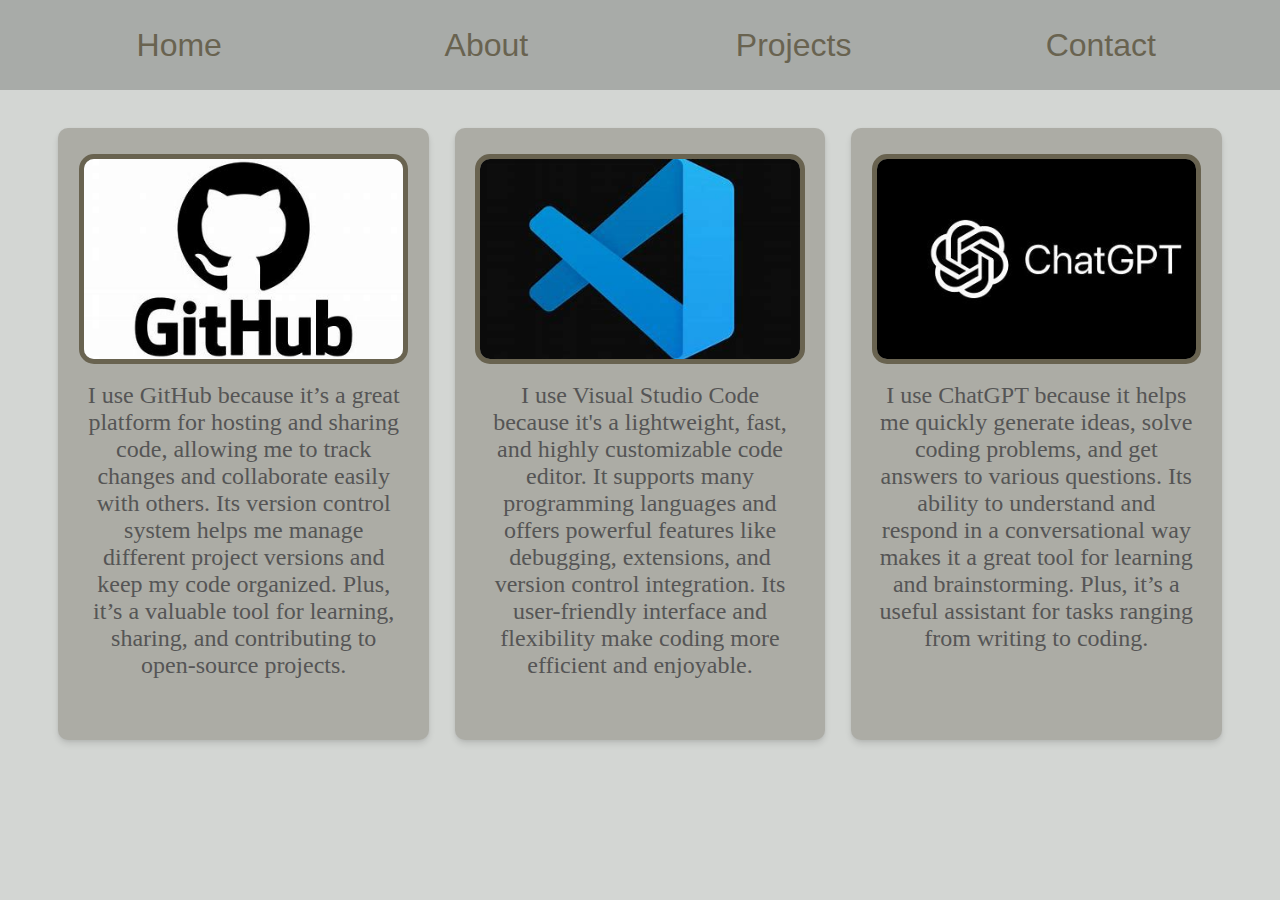
==== index.html @ 79704e5e "Redo" ====
<!DOCTYPE html>
<html lang="en">
<head>
    <meta charset="UTF-8">
    <meta name="viewport" content="width=device-width, initial-scale=1.0">
    <meta http-equiv="X-UA-Compatible" content="ie=edge">
    <title>Home</title>
    <link rel="stylesheet" href="styles.css">
</head>
<body>
    <header>
        <div class="right-links">
            <a href="#">Home</a>
            <a href="#">About</a>
            <a href="#">Projects</a>
            <a href="#">Contact</a>
        </div>
    </header>
    <main>
        <div class="card">
            <img src="github.jpg" alt="Github Image" />
            <p>I use GitHub because it’s a great platform for hosting and sharing code, allowing me to track changes and collaborate easily with others. Its version control system helps me manage different project versions and keep my code organized. Plus, it’s a valuable tool for learning, sharing, and contributing to open-source projects.</p>
        </div>
        <div class="card">
            <img src="vscode.jpg" alt="VS Code Image" />
            <p>I use Visual Studio Code because it's a lightweight, fast, and highly customizable code editor. It supports many programming languages and offers powerful features like debugging, extensions, and version control integration. Its user-friendly interface and flexibility make coding more efficient and enjoyable.</p>
        </div>
        <div class="card">
            <img src="chatgpt.jpg" alt="ChatGPT Image" />
            <p>I use ChatGPT because it helps me quickly generate ideas, solve coding problems, and get answers to various questions. Its ability to understand and respond in a conversational way makes it a great tool for learning and brainstorming. Plus, it’s a useful assistant for tasks ranging from writing to coding.</p>
        </div>
    </main>
    <script src="script.js"></script>
</body>
</html>
---- styles.css ----
:root {
    --background-color: rgba(211,214,211,255);
    --text-color: rgba(105,99,80,255);
}

body {
    background-color: var(--background-color);
    height: 100%;
    width: 100%;
    padding: 0;
    margin: 0;
    display: flex;
    flex-direction: column;
}

header {
    display: flex;
    flex-direction: row;
    color: var(--text-color);
    align-items: center;
    height: 10vh;
    margin: 0;
    justify-content: flex-end;
    padding-left: 2vw;
    padding-right: 2vw;
    background-color: rgba(0, 0, 0, 0.2);
}

.right-links {
    display: flex;
    justify-content: space-between;  
    width: 100%; 
}

header a {
    font-size: 2rem;
    color: inherit;
    text-decoration: none;
    font-family: 'Montserrat', sans-serif;
    margin: 0 1vw; 
    flex: 1; 
    text-align: center;
}

main {
    display: flex;
    flex-wrap: wrap;
    justify-content: center;
    align-items: flex-start;
    width: 100vw;
    padding: 2vw;
    box-sizing: border-box;
}

.card {
    background-color: rgba(172,172,165,255);
    border-radius: 10px;
    box-shadow: 0 4px 6px rgba(0, 0, 0, 0.1),
                0 1px 3px rgba(0, 0, 0, 0.06);
    padding: 2vw;
    text-align: center;
    transition: box-shadow 0.3s ease, transform 0.3s ease;
    width: 26%;
    margin: 1vw;
    min-width: 250px;
    display: flex;
    flex-direction: column;
    justify-content: space-between;
    align-items: center;
    height: 560px; 
}

.card img {
    width: 100%;
    height: 200px; 
    object-fit: cover; 
    border-radius: 15px;
    border: 5px solid var(--text-color);
}

.card p {
    margin-top: 2vh;
    color: #555;
    font-size: 1.5rem;
    flex-grow: 1;
}

.card button {
    padding: 10px 20px;
    border: none;
    border-radius: 5px;
    background-color: #007BFF;
    color: white;
    font-size: 1rem;
    cursor: pointer;
    transition: background-color 0.3s ease;
}

.card button:hover {
    background-color: #0056b3;
}

.card:hover {
    box-shadow: 0 10px 15px rgba(0, 0, 0, 0.4),
                0 4px 6px rgba(0, 0, 0, 0.1);
    transform: translateY(-5px);
}
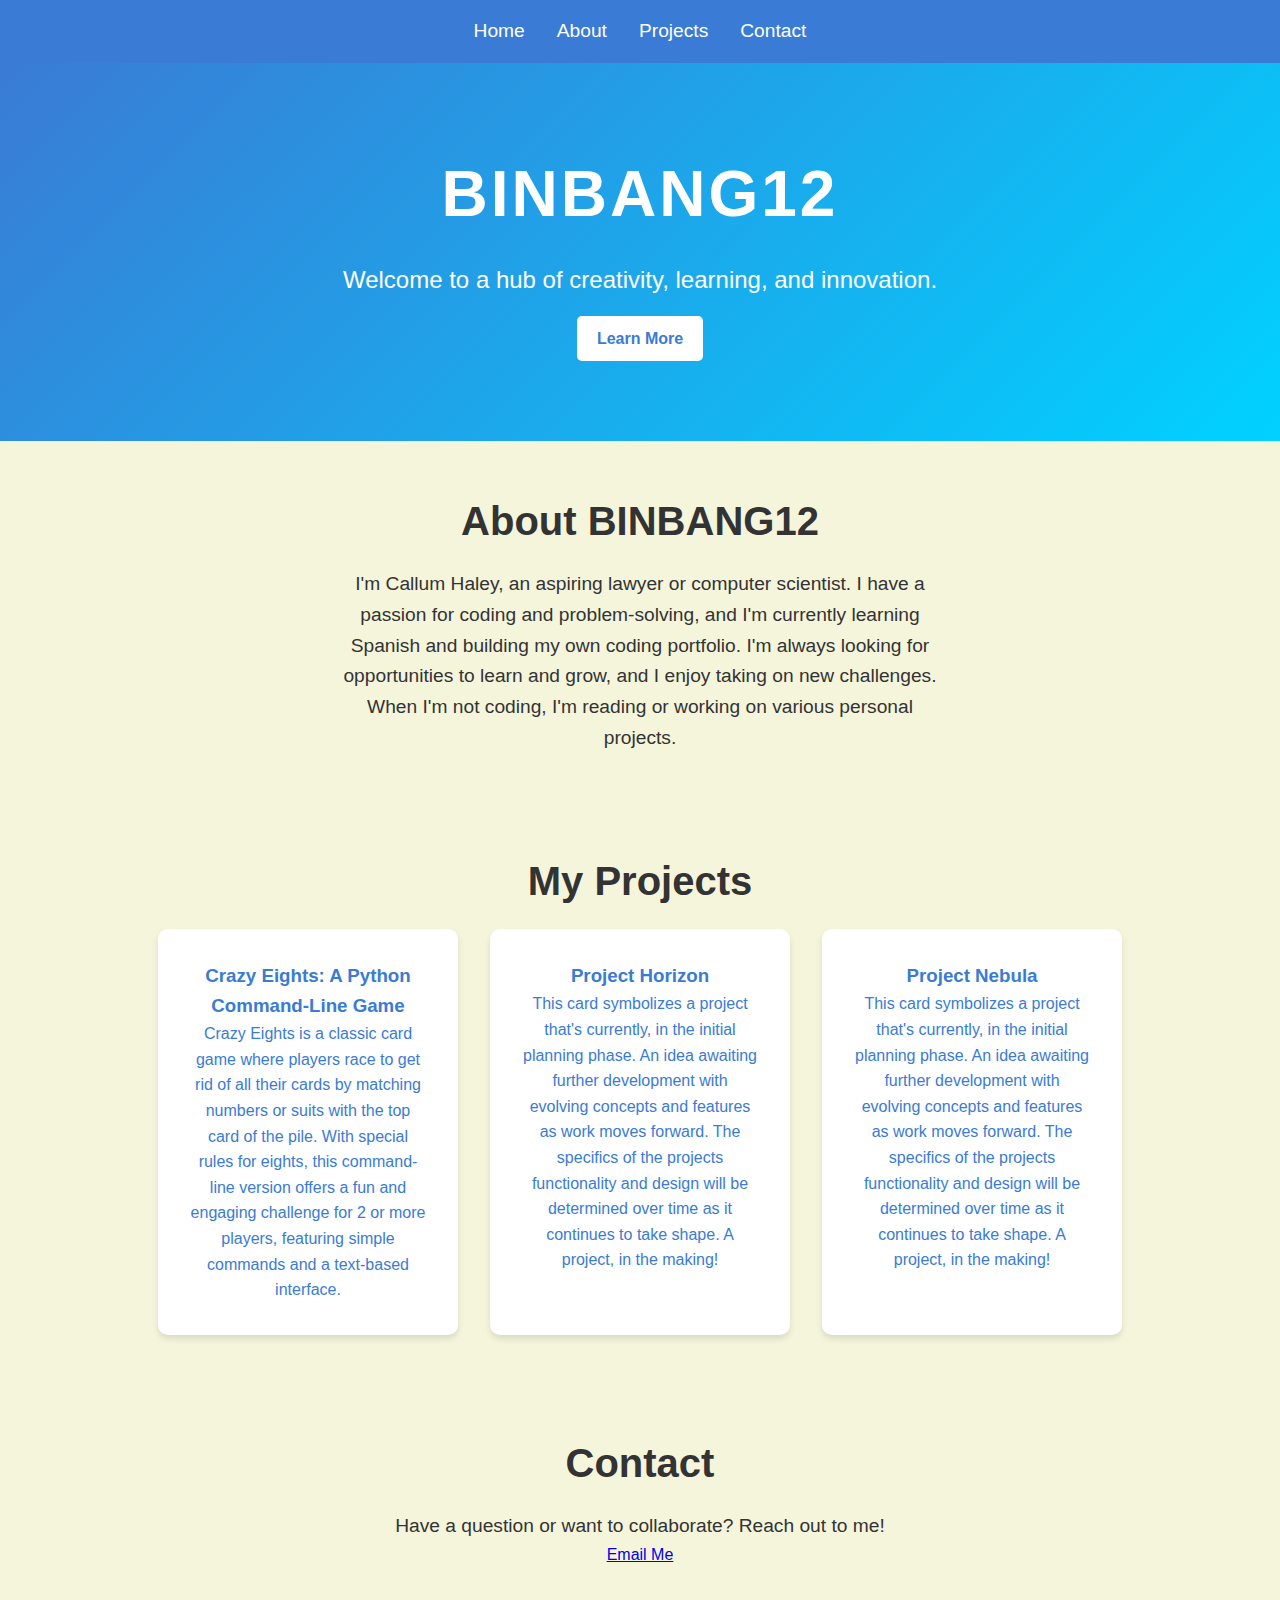
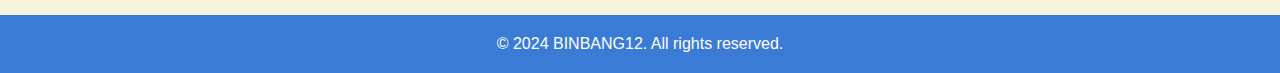
==== commit 1c693b85: "Final Look" ====
--- a/index.html
+++ b/index.html
@@ -4,32 +4,57 @@
     <meta charset="UTF-8">
     <meta name="viewport" content="width=device-width, initial-scale=1.0">
     <meta http-equiv="X-UA-Compatible" content="ie=edge">
-    <title>Home</title>
+    <title>BINBANG12</title>
     <link rel="stylesheet" href="styles.css">
 </head>
 <body>
     <header>
-        <div class="right-links">
-            <a href="#">Home</a>
-            <a href="#">About</a>
-            <a href="#">Projects</a>
-            <a href="#">Contact</a>
-        </div>
+        <nav>
+            <ul>
+                <li><a href="#">Home</a></li>
+                <li><a href="#about">About</a></li>
+                <li><a href="#projects">Projects</a></li>
+                <li><a href="#contact">Contact</a></li>
+            </ul>
+        </nav>
     </header>
     <main>
-        <div class="card">
-            <img src="github.jpg" alt="Github Image" />
-            <p>I use GitHub because it’s a great platform for hosting and sharing code, allowing me to track changes and collaborate easily with others. Its version control system helps me manage different project versions and keep my code organized. Plus, it’s a valuable tool for learning, sharing, and contributing to open-source projects.</p>
-        </div>
-        <div class="card">
-            <img src="vscode.jpg" alt="VS Code Image" />
-            <p>I use Visual Studio Code because it's a lightweight, fast, and highly customizable code editor. It supports many programming languages and offers powerful features like debugging, extensions, and version control integration. Its user-friendly interface and flexibility make coding more efficient and enjoyable.</p>
-        </div>
-        <div class="card">
-            <img src="chatgpt.jpg" alt="ChatGPT Image" />
-            <p>I use ChatGPT because it helps me quickly generate ideas, solve coding problems, and get answers to various questions. Its ability to understand and respond in a conversational way makes it a great tool for learning and brainstorming. Plus, it’s a useful assistant for tasks ranging from writing to coding.</p>
-        </div>
+        <section id="hero">
+            <h1>BINBANG12</h1>
+            <p>Welcome to a hub of creativity, learning, and innovation.</p>
+            <a href="#about" class="btn">Learn More</a>
+        </section>
+        <section id="about">
+            <h2>About BINBANG12</h2>
+            <p>I'm Callum Haley, an aspiring lawyer or computer scientist. I have a passion for coding and problem-solving, and I'm currently learning Spanish and building my own coding portfolio. I'm always looking for opportunities to learn and grow, and I enjoy taking on new challenges. When I'm not coding, I'm reading or working on various personal projects.</p>
+        </section>
+        <section id="projects">
+            <h2>My Projects</h2>
+            <div class="cards">
+                <a href="https://github.com/binbang12/crazy-eights">
+                    <div class="card">
+                        <h3>Crazy Eights: A Python Command-Line Game</h3>
+                        <p>Crazy Eights is a classic card game where players race to get rid of all their cards by matching numbers or suits with the top card of the pile. With special rules for eights, this command-line version offers a fun and engaging challenge for 2 or more players, featuring simple commands and a text-based interface.</p>
+                    </div>
+                </a>
+                <div class="card">
+                    <h3>Project Horizon</h3>
+                    <p>This card symbolizes a project that's currently, in the initial planning phase. An idea awaiting further development with evolving concepts and features as work moves forward. The specifics of the projects functionality and design will be determined over time as it continues to take shape. A project, in the making! </p>
+                </div>
+                <div class="card">
+                    <h3>Project Nebula</h3>
+                    <p>This card symbolizes a project that's currently, in the initial planning phase. An idea awaiting further development with evolving concepts and features as work moves forward. The specifics of the projects functionality and design will be determined over time as it continues to take shape. A project, in the making! </p>
+                </div>
+            </div>
+        </section>
+        <section id="contact">
+            <h2>Contact</h2>
+            <p>Have a question or want to collaborate? Reach out to me!</p>
+            <a href="mailto:callumhaley@gmail.com" class="btn">Email Me</a>
+        </section>
     </main>
-    <script src="script.js"></script>
+    <footer>
+        <p>&copy; 2024 BINBANG12. All rights reserved.</p>
+    </footer>
 </body>
 </html>--- a/styles.css
+++ b/styles.css
@@ -1,107 +1,138 @@
-:root {
-    --background-color: rgba(211,214,211,255);
-    --text-color: rgba(105,99,80,255);
+* {
+    margin: 0;
+    padding: 0;
+    box-sizing: border-box;
 }
 
-body {
-    background-color: var(--background-color);
-    height: 100%;
-    width: 100%;
-    padding: 0;
-    margin: 0;
-    display: flex;
-    flex-direction: column;
+/* Root Variables */
+:root {
+    --primary-color: rgba(58, 123, 213, 1);
+    --secondary-color: rgba(0, 210, 255, 1);
+    --text-color: white;
+    --second-text-color: #333;
+    --background-color: #f5f5dc;
 }
 
-header {
-    display: flex;
-    flex-direction: row;
+/* General Body Styles */
+body {
+    font-family: 'Montserrat', sans-serif;
     color: var(--text-color);
-    align-items: center;
-    height: 10vh;
-    margin: 0;
-    justify-content: flex-end;
-    padding-left: 2vw;
-    padding-right: 2vw;
-    background-color: rgba(0, 0, 0, 0.2);
+    background: var(--background-color);
+    line-height: 1.6;
 }
 
-.right-links {
-    display: flex;
-    justify-content: space-between;  
-    width: 100%; 
+/* Header Styles */
+header {
+    background: var(--primary-color);
+    padding: 1rem 0;
+    box-shadow: 0 4px 6px rgba(0, 0, 0, 0.1);
 }
 
-header a {
-    font-size: 2rem;
-    color: inherit;
-    text-decoration: none;
-    font-family: 'Montserrat', sans-serif;
-    margin: 0 1vw; 
-    flex: 1; 
-    text-align: center;
+header nav ul {
+    display: flex;
+    justify-content: center;
+    list-style: none;
 }
 
-main {
+header nav ul li {
+    margin: 0 1rem;
+}
+
+header nav ul li a {
+    text-decoration: none;
+    color: var(--text-color);
+    font-size: 1.2rem;
+    transition: color 0.3s ease;
+}
+
+header nav ul li a:hover {
+    color: var(--secondary-color);
+}
+
+/* Hero Section */
+#hero {
+    text-align: center;
+    padding: 5rem 1rem;
+    background: linear-gradient(135deg, var(--primary-color), var(--secondary-color));
+    color: white;
+}
+
+#hero h1 {
+    font-size: 4rem;
+    letter-spacing: 3px;
+}
+
+#hero p {
+    font-size: 1.5rem;
+    margin: 1rem 0;
+}
+
+#hero .btn {
+    display: inline-block;
+    padding: 10px 20px;
+    background: white;
+    color: var(--primary-color);
+    border-radius: 5px;
+    text-decoration: none;
+    font-weight: bold;
+    transition: background 0.3s ease;
+}
+
+#hero .btn:hover {
+    background: var(--text-color);
+    color: white;
+}
+
+/* About Section */
+#about, #projects, #contact {
+    padding: 3rem 1rem;
+    text-align: center;
+    color: var(--second-text-color);
+}
+
+#about h2, #projects h2, #contact h2 {
+    font-size: 2.5rem;
+    margin-bottom: 1rem;
+}
+
+#about p, #contact p {
+    font-size: 1.2rem;
+    max-width: 600px;
+    margin: 0 auto;
+}
+
+#projects a {
+    text-decoration: none;
+    color: inherit;
+}
+
+/* Projects Section */
+.cards {
     display: flex;
     flex-wrap: wrap;
     justify-content: center;
-    align-items: flex-start;
-    width: 100vw;
-    padding: 2vw;
-    box-sizing: border-box;
+    gap: 2rem;
 }
 
 .card {
-    background-color: rgba(172,172,165,255);
+    background: white;
+    color: var(--primary-color);
     border-radius: 10px;
-    box-shadow: 0 4px 6px rgba(0, 0, 0, 0.1),
-                0 1px 3px rgba(0, 0, 0, 0.06);
-    padding: 2vw;
+    padding: 2rem;
+    width: 300px;
+    box-shadow: 0 4px 6px rgba(0, 0, 0, 0.1);
     text-align: center;
-    transition: box-shadow 0.3s ease, transform 0.3s ease;
-    width: 26%;
-    margin: 1vw;
-    min-width: 250px;
-    display: flex;
-    flex-direction: column;
-    justify-content: space-between;
-    align-items: center;
-    height: 560px; 
-}
-
-.card img {
-    width: 100%;
-    height: 200px; 
-    object-fit: cover; 
-    border-radius: 15px;
-    border: 5px solid var(--text-color);
-}
-
-.card p {
-    margin-top: 2vh;
-    color: #555;
-    font-size: 1.5rem;
-    flex-grow: 1;
-}
-
-.card button {
-    padding: 10px 20px;
-    border: none;
-    border-radius: 5px;
-    background-color: #007BFF;
-    color: white;
-    font-size: 1rem;
-    cursor: pointer;
-    transition: background-color 0.3s ease;
-}
-
-.card button:hover {
-    background-color: #0056b3;
+    transition: transform 0.3s ease;
 }
 
 .card:hover {
-    box-shadow: 0 10px 15px rgba(0, 0, 0, 0.4),
-                0 4px 6px rgba(0, 0, 0, 0.1);
-    transform: translateY(-5px);
+    transform: scale(1.05);
+}
+
+/* Footer */
+footer {
+    text-align: center;
+    background: var(--primary-color);
+    color: white;
+    padding: 1rem;
 }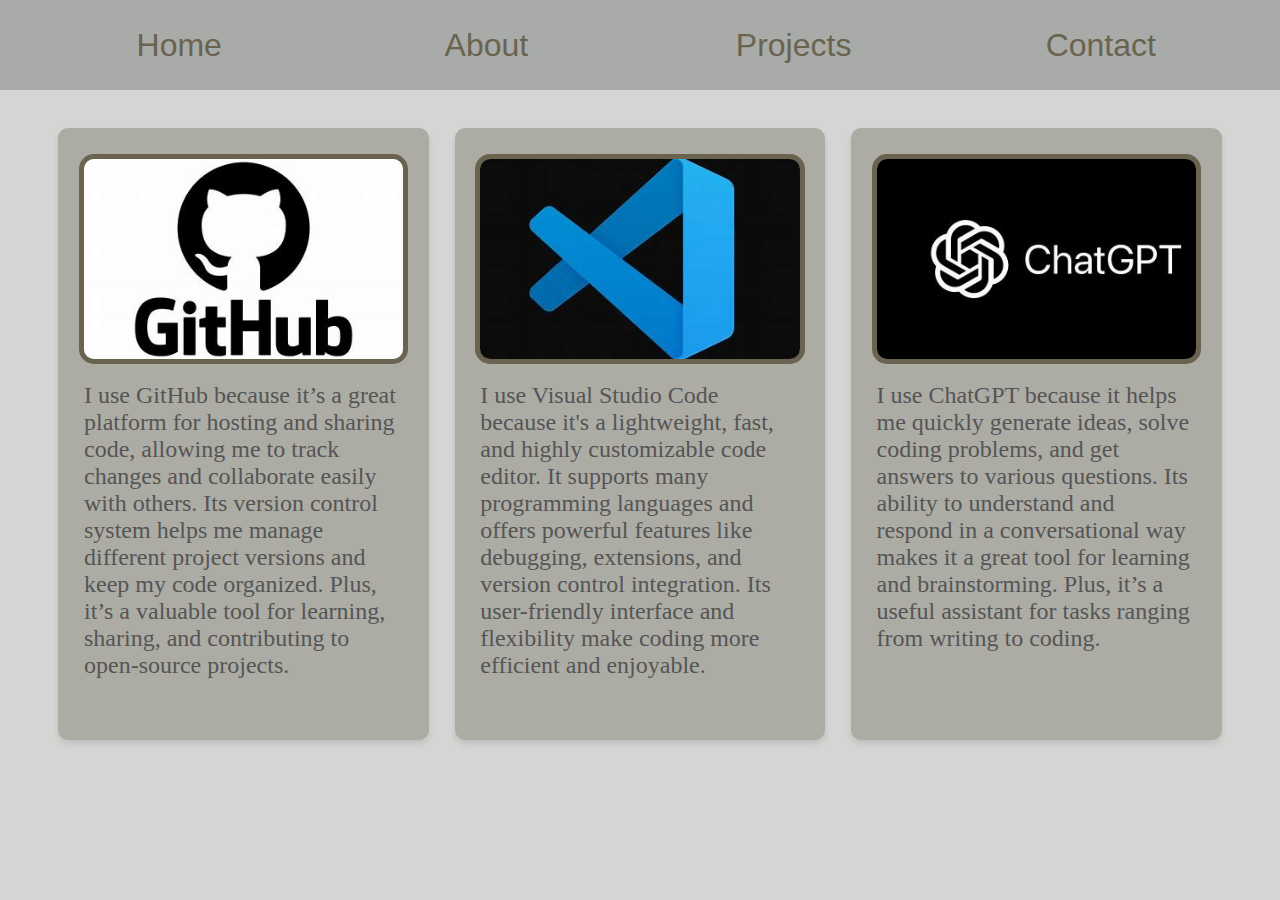
==== commit 2f972895: "Revert "Final Look"" ====
--- a/index.html
+++ b/index.html
@@ -4,57 +4,32 @@
     <meta charset="UTF-8">
     <meta name="viewport" content="width=device-width, initial-scale=1.0">
     <meta http-equiv="X-UA-Compatible" content="ie=edge">
-    <title>BINBANG12</title>
+    <title>Home</title>
     <link rel="stylesheet" href="styles.css">
 </head>
 <body>
     <header>
-        <nav>
-            <ul>
-                <li><a href="#">Home</a></li>
-                <li><a href="#about">About</a></li>
-                <li><a href="#projects">Projects</a></li>
-                <li><a href="#contact">Contact</a></li>
-            </ul>
-        </nav>
+        <div class="right-links">
+            <a href="#">Home</a>
+            <a href="#">About</a>
+            <a href="#">Projects</a>
+            <a href="#">Contact</a>
+        </div>
     </header>
     <main>
-        <section id="hero">
-            <h1>BINBANG12</h1>
-            <p>Welcome to a hub of creativity, learning, and innovation.</p>
-            <a href="#about" class="btn">Learn More</a>
-        </section>
-        <section id="about">
-            <h2>About BINBANG12</h2>
-            <p>I'm Callum Haley, an aspiring lawyer or computer scientist. I have a passion for coding and problem-solving, and I'm currently learning Spanish and building my own coding portfolio. I'm always looking for opportunities to learn and grow, and I enjoy taking on new challenges. When I'm not coding, I'm reading or working on various personal projects.</p>
-        </section>
-        <section id="projects">
-            <h2>My Projects</h2>
-            <div class="cards">
-                <a href="https://github.com/binbang12/crazy-eights">
-                    <div class="card">
-                        <h3>Crazy Eights: A Python Command-Line Game</h3>
-                        <p>Crazy Eights is a classic card game where players race to get rid of all their cards by matching numbers or suits with the top card of the pile. With special rules for eights, this command-line version offers a fun and engaging challenge for 2 or more players, featuring simple commands and a text-based interface.</p>
-                    </div>
-                </a>
-                <div class="card">
-                    <h3>Project Horizon</h3>
-                    <p>This card symbolizes a project that's currently, in the initial planning phase. An idea awaiting further development with evolving concepts and features as work moves forward. The specifics of the projects functionality and design will be determined over time as it continues to take shape. A project, in the making! </p>
-                </div>
-                <div class="card">
-                    <h3>Project Nebula</h3>
-                    <p>This card symbolizes a project that's currently, in the initial planning phase. An idea awaiting further development with evolving concepts and features as work moves forward. The specifics of the projects functionality and design will be determined over time as it continues to take shape. A project, in the making! </p>
-                </div>
-            </div>
-        </section>
-        <section id="contact">
-            <h2>Contact</h2>
-            <p>Have a question or want to collaborate? Reach out to me!</p>
-            <a href="mailto:callumhaley@gmail.com" class="btn">Email Me</a>
-        </section>
+        <div class="card">
+            <img src="github.jpg" alt="Github Image" />
+            <p>I use GitHub because it’s a great platform for hosting and sharing code, allowing me to track changes and collaborate easily with others. Its version control system helps me manage different project versions and keep my code organized. Plus, it’s a valuable tool for learning, sharing, and contributing to open-source projects.</p>
+        </div>
+        <div class="card">
+            <img src="vscode.jpg" alt="VS Code Image" />
+            <p>I use Visual Studio Code because it's a lightweight, fast, and highly customizable code editor. It supports many programming languages and offers powerful features like debugging, extensions, and version control integration. Its user-friendly interface and flexibility make coding more efficient and enjoyable.</p>
+        </div>
+        <div class="card">
+            <img src="chatgpt.jpg" alt="ChatGPT Image" />
+            <p>I use ChatGPT because it helps me quickly generate ideas, solve coding problems, and get answers to various questions. Its ability to understand and respond in a conversational way makes it a great tool for learning and brainstorming. Plus, it’s a useful assistant for tasks ranging from writing to coding.</p>
+        </div>
     </main>
-    <footer>
-        <p>&copy; 2024 BINBANG12. All rights reserved.</p>
-    </footer>
+    <script src="script.js"></script>
 </body>
 </html>--- a/styles.css
+++ b/styles.css
@@ -1,138 +1,113 @@
-* {
+:root {
+    --background-color: rgba(211,214,211,255);
+    --text-color: rgba(105,99,80,255);
+}
+
+body {
+    background-color: var(--background-color);
+    height: 100%;
+    width: 100%;
+    padding: 0;
     margin: 0;
-    padding: 0;
+    display: flex;
+    flex-direction: column;
+}
+
+header {
+    display: flex;
+    flex-direction: row;
+    color: var(--text-color);
+    align-items: center;
+    height: 10vh;
+    margin: 0;
+    justify-content: flex-end;
+    padding-left: 2vw;
+    padding-right: 2vw;
+    background-color: rgba(0, 0, 0, 0.2);
+}
+
+.right-links {
+    display: flex;
+    justify-content: space-between;  
+    width: 100%; 
+}
+
+header a {
+    font-size: 2rem;
+    color: inherit;
+    text-decoration: none;
+    font-family: 'Montserrat', sans-serif;
+    margin: 0 1vw; 
+    flex: 1; 
+    text-align: center;
+}
+
+main {
+    display: flex;
+    flex-wrap: wrap;
+    justify-content: center;
+    align-items: flex-start;
+    width: 100vw;
+    padding: 2vw;
     box-sizing: border-box;
 }
 
-/* Root Variables */
-:root {
-    --primary-color: rgba(58, 123, 213, 1);
-    --secondary-color: rgba(0, 210, 255, 1);
-    --text-color: white;
-    --second-text-color: #333;
-    --background-color: #f5f5dc;
+.card {
+    background-color: rgba(172,172,165,255);
+    border-radius: 10px;
+<<<<<<< HEAD
+    padding: 1rem;
+    width: 300px;
+    box-shadow: 0 4px 6px rgba(0, 0, 0, 0.1);
+=======
+    box-shadow: 0 4px 6px rgba(0, 0, 0, 0.1),
+                0 1px 3px rgba(0, 0, 0, 0.06);
+    padding: 2vw;
+>>>>>>> parent of 1c693b8 (Final Look)
+    text-align: center;
+    transition: box-shadow 0.3s ease, transform 0.3s ease;
+    width: 26%;
+    margin: 1vw;
+    min-width: 250px;
+    display: flex;
+    flex-direction: column;
+    justify-content: space-between;
+    align-items: center;
+    height: 560px; 
 }
 
-/* General Body Styles */
-body {
-    font-family: 'Montserrat', sans-serif;
-    color: var(--text-color);
-    background: var(--background-color);
-    line-height: 1.6;
+.card img {
+    width: 100%;
+    height: 200px; 
+    object-fit: cover; 
+    border-radius: 15px;
+    border: 5px solid var(--text-color);
 }
 
-/* Header Styles */
-header {
-    background: var(--primary-color);
-    padding: 1rem 0;
-    box-shadow: 0 4px 6px rgba(0, 0, 0, 0.1);
+.card p {
+    margin-top: 2vh;
+    color: #555;
+    font-size: 1.5rem;
+    flex-grow: 1;
 }
 
-header nav ul {
-    display: flex;
-    justify-content: center;
-    list-style: none;
+.card button {
+    padding: 10px 20px;
+    border: none;
+    border-radius: 5px;
+    background-color: #007BFF;
+    color: white;
+    font-size: 1rem;
+    cursor: pointer;
+    transition: background-color 0.3s ease;
 }
 
-header nav ul li {
-    margin: 0 1rem;
-}
-
-header nav ul li a {
-    text-decoration: none;
-    color: var(--text-color);
-    font-size: 1.2rem;
-    transition: color 0.3s ease;
-}
-
-header nav ul li a:hover {
-    color: var(--secondary-color);
-}
-
-/* Hero Section */
-#hero {
-    text-align: center;
-    padding: 5rem 1rem;
-    background: linear-gradient(135deg, var(--primary-color), var(--secondary-color));
-    color: white;
-}
-
-#hero h1 {
-    font-size: 4rem;
-    letter-spacing: 3px;
-}
-
-#hero p {
-    font-size: 1.5rem;
-    margin: 1rem 0;
-}
-
-#hero .btn {
-    display: inline-block;
-    padding: 10px 20px;
-    background: white;
-    color: var(--primary-color);
-    border-radius: 5px;
-    text-decoration: none;
-    font-weight: bold;
-    transition: background 0.3s ease;
-}
-
-#hero .btn:hover {
-    background: var(--text-color);
-    color: white;
-}
-
-/* About Section */
-#about, #projects, #contact {
-    padding: 3rem 1rem;
-    text-align: center;
-    color: var(--second-text-color);
-}
-
-#about h2, #projects h2, #contact h2 {
-    font-size: 2.5rem;
-    margin-bottom: 1rem;
-}
-
-#about p, #contact p {
-    font-size: 1.2rem;
-    max-width: 600px;
-    margin: 0 auto;
-}
-
-#projects a {
-    text-decoration: none;
-    color: inherit;
-}
-
-/* Projects Section */
-.cards {
-    display: flex;
-    flex-wrap: wrap;
-    justify-content: center;
-    gap: 2rem;
-}
-
-.card {
-    background: white;
-    color: var(--primary-color);
-    border-radius: 10px;
-    padding: 2rem;
-    width: 300px;
-    box-shadow: 0 4px 6px rgba(0, 0, 0, 0.1);
-    text-align: center;
-    transition: transform 0.3s ease;
+.card button:hover {
+    background-color: #0056b3;
 }
 
 .card:hover {
-    transform: scale(1.05);
-}
-
-/* Footer */
-footer {
-    text-align: center;
-    background: var(--primary-color);
-    color: white;
-    padding: 1rem;
+    box-shadow: 0 10px 15px rgba(0, 0, 0, 0.4),
+                0 4px 6px rgba(0, 0, 0, 0.1);
+    transform: translateY(-5px);
 }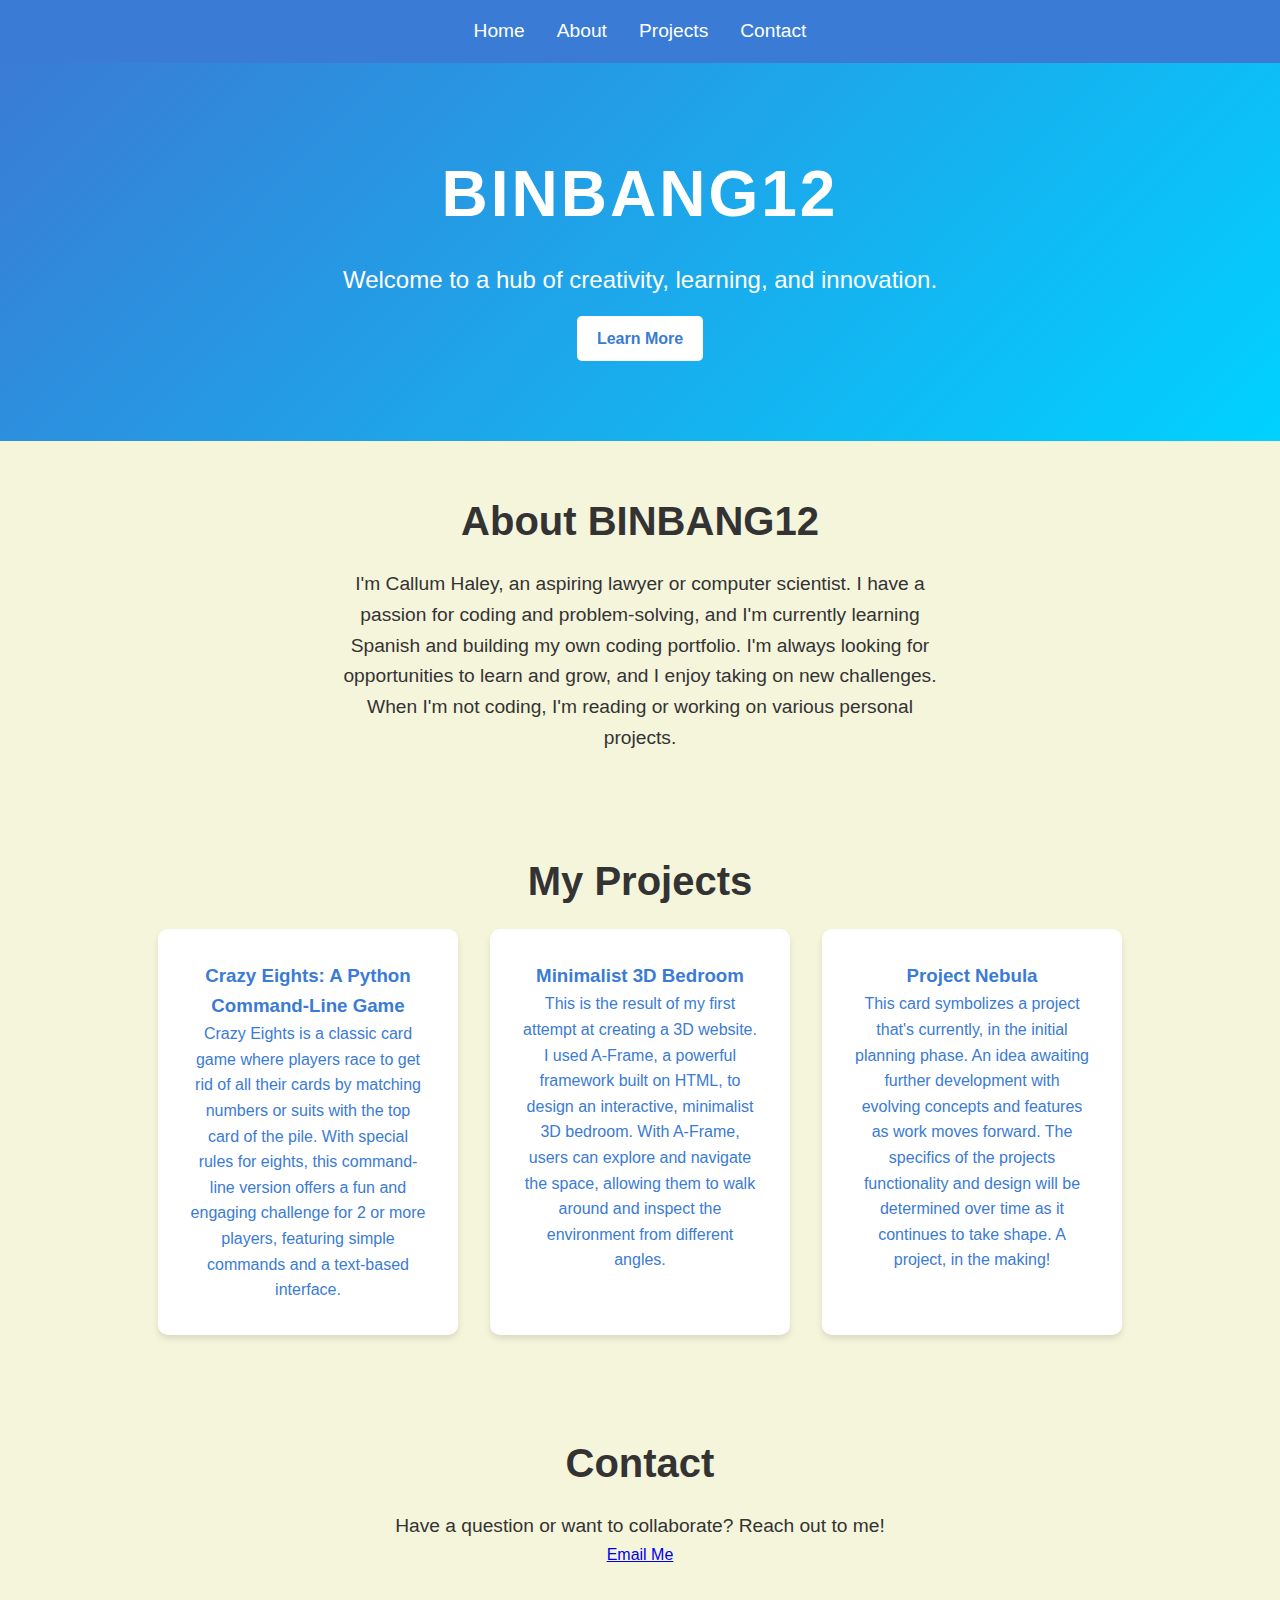
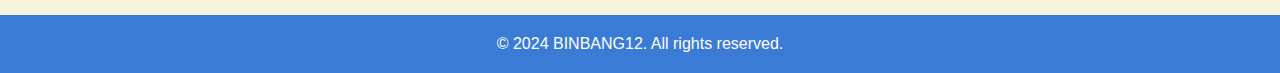
==== commit db668872: "Added Minimalist Bedroom Project to binbang12.xyz" ====
--- a/index.html
+++ b/index.html
@@ -4,32 +4,57 @@
     <meta charset="UTF-8">
     <meta name="viewport" content="width=device-width, initial-scale=1.0">
     <meta http-equiv="X-UA-Compatible" content="ie=edge">
-    <title>Home</title>
+    <title>BINBANG12</title>
     <link rel="stylesheet" href="styles.css">
 </head>
 <body>
     <header>
-        <div class="right-links">
-            <a href="#">Home</a>
-            <a href="#">About</a>
-            <a href="#">Projects</a>
-            <a href="#">Contact</a>
-        </div>
+        <nav>
+            <ul>
+                <li><a href="#">Home</a></li>
+                <li><a href="#about">About</a></li>
+                <li><a href="#projects">Projects</a></li>
+                <li><a href="#contact">Contact</a></li>
+            </ul>
+        </nav>
     </header>
     <main>
-        <div class="card">
-            <img src="github.jpg" alt="Github Image" />
-            <p>I use GitHub because it’s a great platform for hosting and sharing code, allowing me to track changes and collaborate easily with others. Its version control system helps me manage different project versions and keep my code organized. Plus, it’s a valuable tool for learning, sharing, and contributing to open-source projects.</p>
-        </div>
-        <div class="card">
-            <img src="vscode.jpg" alt="VS Code Image" />
-            <p>I use Visual Studio Code because it's a lightweight, fast, and highly customizable code editor. It supports many programming languages and offers powerful features like debugging, extensions, and version control integration. Its user-friendly interface and flexibility make coding more efficient and enjoyable.</p>
-        </div>
-        <div class="card">
-            <img src="chatgpt.jpg" alt="ChatGPT Image" />
-            <p>I use ChatGPT because it helps me quickly generate ideas, solve coding problems, and get answers to various questions. Its ability to understand and respond in a conversational way makes it a great tool for learning and brainstorming. Plus, it’s a useful assistant for tasks ranging from writing to coding.</p>
-        </div>
+        <section id="hero">
+            <h1>BINBANG12</h1>
+            <p>Welcome to a hub of creativity, learning, and innovation.</p>
+            <a href="#about" class="btn">Learn More</a>
+        </section>
+        <section id="about">
+            <h2>About BINBANG12</h2>
+            <p>I'm Callum Haley, an aspiring lawyer or computer scientist. I have a passion for coding and problem-solving, and I'm currently learning Spanish and building my own coding portfolio. I'm always looking for opportunities to learn and grow, and I enjoy taking on new challenges. When I'm not coding, I'm reading or working on various personal projects.</p>
+        </section>
+        <section id="projects">
+            <h2>My Projects</h2>
+            <div class="cards">
+                <a href="https://github.com/binbang12/crazy-eights">
+                    <div class="card">
+                        <h3>Crazy Eights: A Python Command-Line Game</h3>
+                        <p>Crazy Eights is a classic card game where players race to get rid of all their cards by matching numbers or suits with the top card of the pile. With special rules for eights, this command-line version offers a fun and engaging challenge for 2 or more players, featuring simple commands and a text-based interface.</p>
+                    </div>
+                </a href="https://binbang12.xyz/pages/minimalist-bedroom">
+                <div class="card">
+                    <h3>Minimalist 3D Bedroom</h3>
+                    <p>This is the result of my first attempt at creating a 3D website. I used A-Frame, a powerful framework built on HTML, to design an interactive, minimalist 3D bedroom. With A-Frame, users can explore and navigate the space, allowing them to walk around and inspect the environment from different angles.</p>
+                </div>
+                <div class="card">
+                    <h3>Project Nebula</h3>
+                    <p>This card symbolizes a project that's currently, in the initial planning phase. An idea awaiting further development with evolving concepts and features as work moves forward. The specifics of the projects functionality and design will be determined over time as it continues to take shape. A project, in the making! </p>
+                </div>
+            </div>
+        </section>
+        <section id="contact">
+            <h2>Contact</h2>
+            <p>Have a question or want to collaborate? Reach out to me!</p>
+            <a href="mailto:callumhaley@gmail.com" class="btn">Email Me</a>
+        </section>
     </main>
-    <script src="script.js"></script>
+    <footer>
+        <p>&copy; 2024 BINBANG12. All rights reserved.</p>
+    </footer>
 </body>
 </html>--- a/styles.css
+++ b/styles.css
@@ -1,113 +1,138 @@
-:root {
-    --background-color: rgba(211,214,211,255);
-    --text-color: rgba(105,99,80,255);
+* {
+    margin: 0;
+    padding: 0;
+    box-sizing: border-box;
 }
 
-body {
-    background-color: var(--background-color);
-    height: 100%;
-    width: 100%;
-    padding: 0;
-    margin: 0;
-    display: flex;
-    flex-direction: column;
+/* Root Variables */
+:root {
+    --primary-color: rgba(58, 123, 213, 1);
+    --secondary-color: rgba(0, 210, 255, 1);
+    --text-color: white;
+    --second-text-color: #333;
+    --background-color: #f5f5dc;
 }
 
-header {
-    display: flex;
-    flex-direction: row;
+/* General Body Styles */
+body {
+    font-family: 'Montserrat', sans-serif;
     color: var(--text-color);
-    align-items: center;
-    height: 10vh;
-    margin: 0;
-    justify-content: flex-end;
-    padding-left: 2vw;
-    padding-right: 2vw;
-    background-color: rgba(0, 0, 0, 0.2);
+    background: var(--background-color);
+    line-height: 1.6;
 }
 
-.right-links {
-    display: flex;
-    justify-content: space-between;  
-    width: 100%; 
+/* Header Styles */
+header {
+    background: var(--primary-color);
+    padding: 1rem 0;
+    box-shadow: 0 4px 6px rgba(0, 0, 0, 0.1);
 }
 
-header a {
-    font-size: 2rem;
-    color: inherit;
-    text-decoration: none;
-    font-family: 'Montserrat', sans-serif;
-    margin: 0 1vw; 
-    flex: 1; 
-    text-align: center;
+header nav ul {
+    display: flex;
+    justify-content: center;
+    list-style: none;
 }
 
-main {
+header nav ul li {
+    margin: 0 1rem;
+}
+
+header nav ul li a {
+    text-decoration: none;
+    color: var(--text-color);
+    font-size: 1.2rem;
+    transition: color 0.3s ease;
+}
+
+header nav ul li a:hover {
+    color: var(--secondary-color);
+}
+
+/* Hero Section */
+#hero {
+    text-align: center;
+    padding: 5rem 1rem;
+    background: linear-gradient(135deg, var(--primary-color), var(--secondary-color));
+    color: white;
+}
+
+#hero h1 {
+    font-size: 4rem;
+    letter-spacing: 3px;
+}
+
+#hero p {
+    font-size: 1.5rem;
+    margin: 1rem 0;
+}
+
+#hero .btn {
+    display: inline-block;
+    padding: 10px 20px;
+    background: white;
+    color: var(--primary-color);
+    border-radius: 5px;
+    text-decoration: none;
+    font-weight: bold;
+    transition: background 0.3s ease;
+}
+
+#hero .btn:hover {
+    background: var(--text-color);
+    color: white;
+}
+
+/* About Section */
+#about, #projects, #contact {
+    padding: 3rem 1rem;
+    text-align: center;
+    color: var(--second-text-color);
+}
+
+#about h2, #projects h2, #contact h2 {
+    font-size: 2.5rem;
+    margin-bottom: 1rem;
+}
+
+#about p, #contact p {
+    font-size: 1.2rem;
+    max-width: 600px;
+    margin: 0 auto;
+}
+
+#projects a {
+    text-decoration: none;
+    color: inherit;
+}
+
+/* Projects Section */
+.cards {
     display: flex;
     flex-wrap: wrap;
     justify-content: center;
-    align-items: flex-start;
-    width: 100vw;
-    padding: 2vw;
-    box-sizing: border-box;
+    gap: 2rem;
 }
 
 .card {
-    background-color: rgba(172,172,165,255);
+    background: white;
+    color: var(--primary-color);
     border-radius: 10px;
-<<<<<<< HEAD
-    padding: 1rem;
+    padding: 2rem;
     width: 300px;
     box-shadow: 0 4px 6px rgba(0, 0, 0, 0.1);
-=======
-    box-shadow: 0 4px 6px rgba(0, 0, 0, 0.1),
-                0 1px 3px rgba(0, 0, 0, 0.06);
-    padding: 2vw;
->>>>>>> parent of 1c693b8 (Final Look)
     text-align: center;
-    transition: box-shadow 0.3s ease, transform 0.3s ease;
-    width: 26%;
-    margin: 1vw;
-    min-width: 250px;
-    display: flex;
-    flex-direction: column;
-    justify-content: space-between;
-    align-items: center;
-    height: 560px; 
-}
-
-.card img {
-    width: 100%;
-    height: 200px; 
-    object-fit: cover; 
-    border-radius: 15px;
-    border: 5px solid var(--text-color);
-}
-
-.card p {
-    margin-top: 2vh;
-    color: #555;
-    font-size: 1.5rem;
-    flex-grow: 1;
-}
-
-.card button {
-    padding: 10px 20px;
-    border: none;
-    border-radius: 5px;
-    background-color: #007BFF;
-    color: white;
-    font-size: 1rem;
-    cursor: pointer;
-    transition: background-color 0.3s ease;
-}
-
-.card button:hover {
-    background-color: #0056b3;
+    transition: transform 0.3s ease;
 }
 
 .card:hover {
-    box-shadow: 0 10px 15px rgba(0, 0, 0, 0.4),
-                0 4px 6px rgba(0, 0, 0, 0.1);
-    transform: translateY(-5px);
+    transform: scale(1.05);
+}
+
+/* Footer */
+footer {
+    text-align: center;
+    background: var(--primary-color);
+    color: white;
+    padding: 1rem;
 }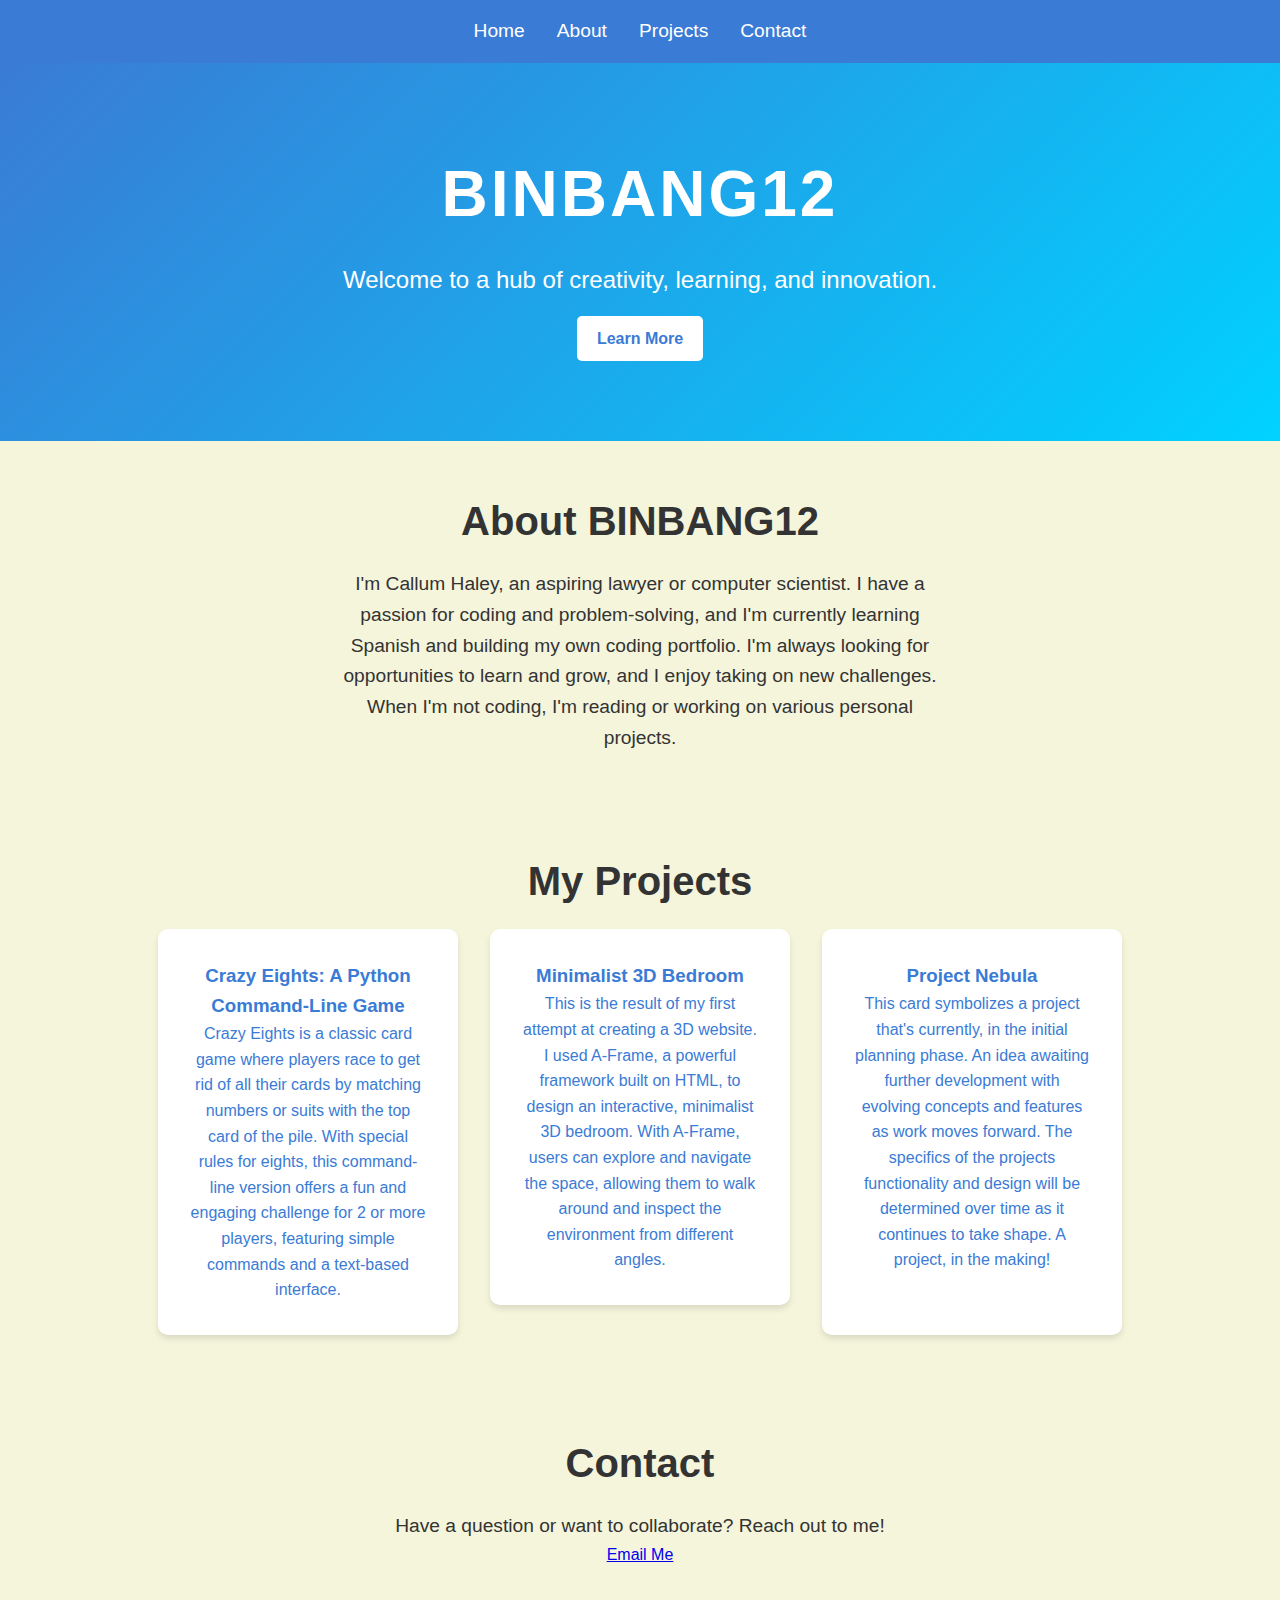
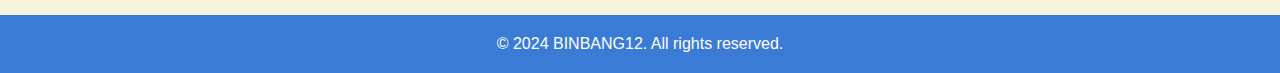
==== commit 1b9bcb54: "Fixed Link" ====
--- a/index.html
+++ b/index.html
@@ -36,11 +36,13 @@
                         <h3>Crazy Eights: A Python Command-Line Game</h3>
                         <p>Crazy Eights is a classic card game where players race to get rid of all their cards by matching numbers or suits with the top card of the pile. With special rules for eights, this command-line version offers a fun and engaging challenge for 2 or more players, featuring simple commands and a text-based interface.</p>
                     </div>
-                </a href="https://binbang12.xyz/pages/minimalist-bedroom">
-                <div class="card">
-                    <h3>Minimalist 3D Bedroom</h3>
-                    <p>This is the result of my first attempt at creating a 3D website. I used A-Frame, a powerful framework built on HTML, to design an interactive, minimalist 3D bedroom. With A-Frame, users can explore and navigate the space, allowing them to walk around and inspect the environment from different angles.</p>
-                </div>
+                </a>
+                <a href="https://www.binbang12.com/pages/minimalist-bedroom/">
+                    <div class="card">
+                        <h3>Minimalist 3D Bedroom</h3>
+                        <p>This is the result of my first attempt at creating a 3D website. I used A-Frame, a powerful framework built on HTML, to design an interactive, minimalist 3D bedroom. With A-Frame, users can explore and navigate the space, allowing them to walk around and inspect the environment from different angles.</p>
+                    </div>
+                </a>
                 <div class="card">
                     <h3>Project Nebula</h3>
                     <p>This card symbolizes a project that's currently, in the initial planning phase. An idea awaiting further development with evolving concepts and features as work moves forward. The specifics of the projects functionality and design will be determined over time as it continues to take shape. A project, in the making! </p>
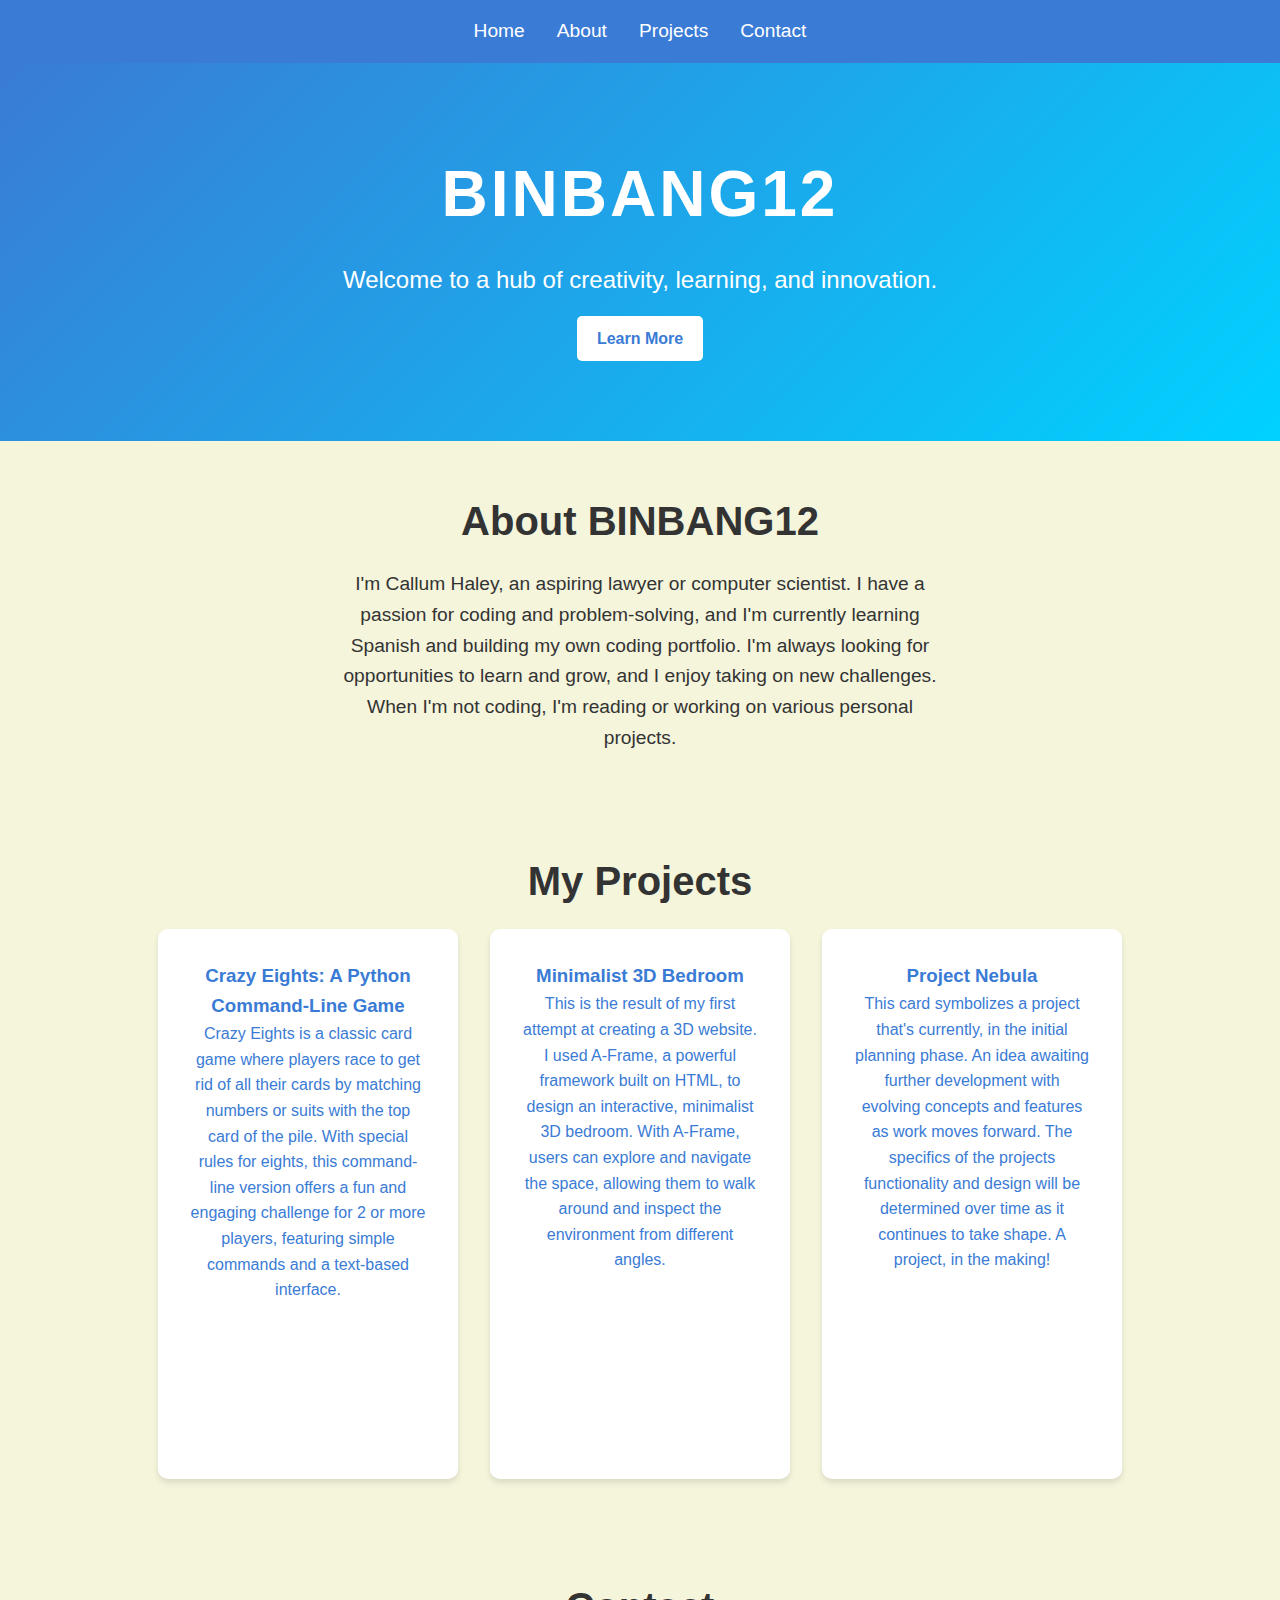
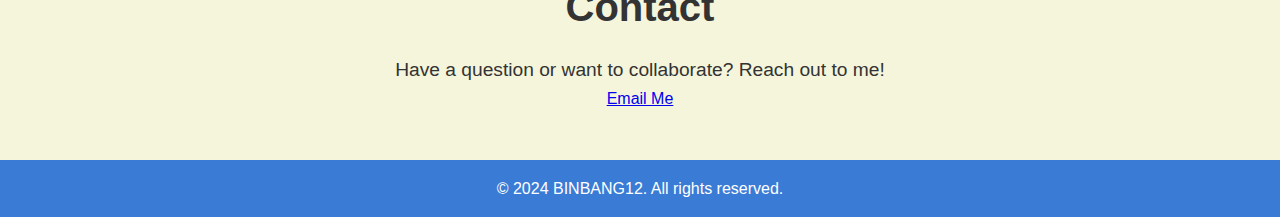
==== commit 6e28d5ba: "Edits" ====
--- a/index.html
+++ b/index.html
@@ -37,7 +37,7 @@
                         <p>Crazy Eights is a classic card game where players race to get rid of all their cards by matching numbers or suits with the top card of the pile. With special rules for eights, this command-line version offers a fun and engaging challenge for 2 or more players, featuring simple commands and a text-based interface.</p>
                     </div>
                 </a>
-                <a href="https://www.binbang12.com/pages/minimalist-bedroom/">
+                <a href="pages/minimalist-bedroom.html">
                     <div class="card">
                         <h3>Minimalist 3D Bedroom</h3>
                         <p>This is the result of my first attempt at creating a 3D website. I used A-Frame, a powerful framework built on HTML, to design an interactive, minimalist 3D bedroom. With A-Frame, users can explore and navigate the space, allowing them to walk around and inspect the environment from different angles.</p>
@@ -59,4 +59,4 @@
         <p>&copy; 2024 BINBANG12. All rights reserved.</p>
     </footer>
 </body>
-</html>+</html>
--- a/styles.css
+++ b/styles.css
@@ -123,6 +123,7 @@
     box-shadow: 0 4px 6px rgba(0, 0, 0, 0.1);
     text-align: center;
     transition: transform 0.3s ease;
+    height: 550px
 }
 
 .card:hover {
@@ -135,4 +136,4 @@
     background: var(--primary-color);
     color: white;
     padding: 1rem;
-}+}
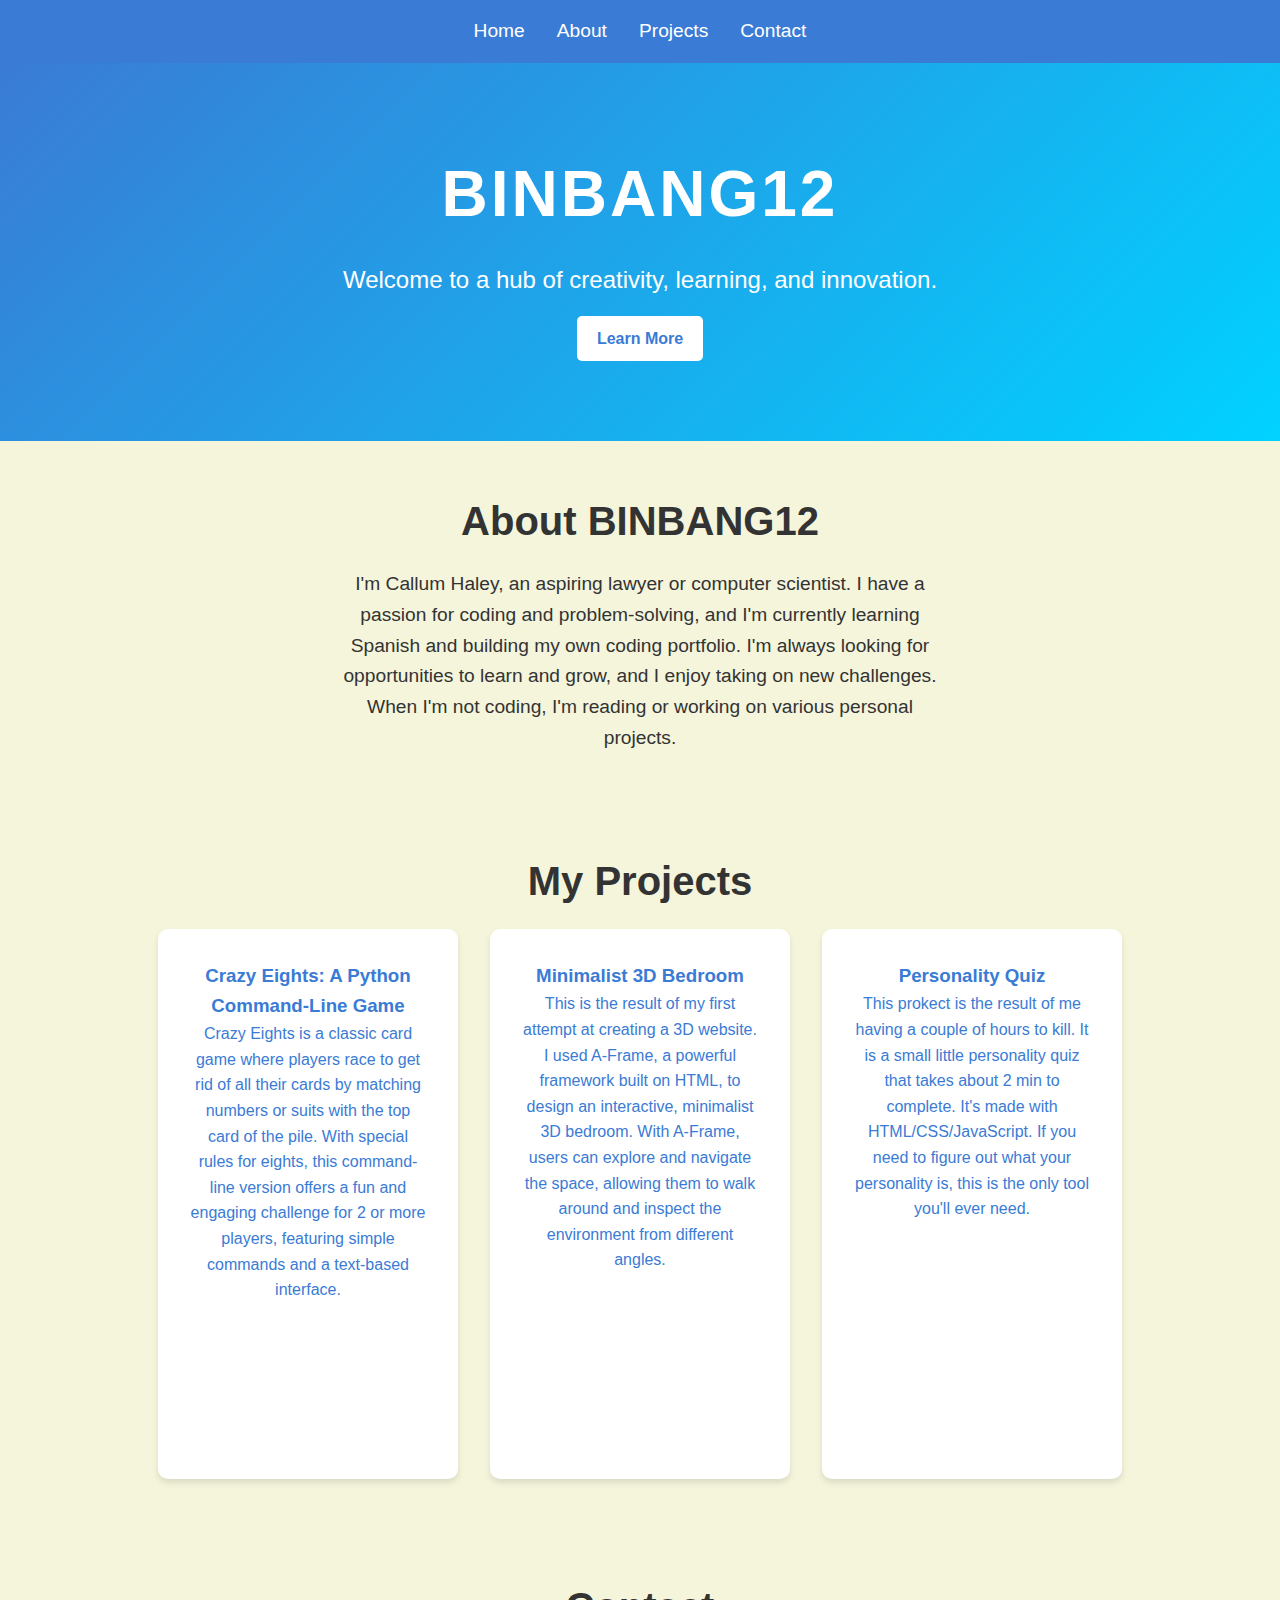
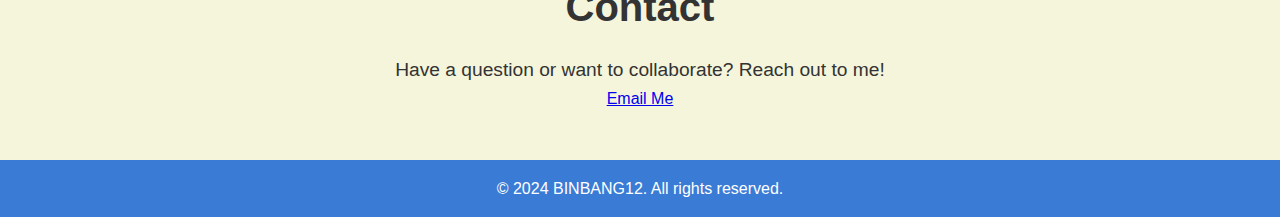
==== commit 59554ba0: "Linked Personality Quiz" ====
--- a/index.html
+++ b/index.html
@@ -37,16 +37,18 @@
                         <p>Crazy Eights is a classic card game where players race to get rid of all their cards by matching numbers or suits with the top card of the pile. With special rules for eights, this command-line version offers a fun and engaging challenge for 2 or more players, featuring simple commands and a text-based interface.</p>
                     </div>
                 </a>
-                <a href="pages/minimalist-bedroom.html">
+                <a href="https://binbang12.xyz/pages/minimalist-bedroom">
                     <div class="card">
                         <h3>Minimalist 3D Bedroom</h3>
                         <p>This is the result of my first attempt at creating a 3D website. I used A-Frame, a powerful framework built on HTML, to design an interactive, minimalist 3D bedroom. With A-Frame, users can explore and navigate the space, allowing them to walk around and inspect the environment from different angles.</p>
                     </div>
                 </a>
-                <div class="card">
-                    <h3>Project Nebula</h3>
-                    <p>This card symbolizes a project that's currently, in the initial planning phase. An idea awaiting further development with evolving concepts and features as work moves forward. The specifics of the projects functionality and design will be determined over time as it continues to take shape. A project, in the making! </p>
-                </div>
+                <a href="https://binbang12.xyz/pages/personality-quiz">
+                    <div class="card">
+                        <h3>Personality Quiz</h3>
+                        <p>This prokect is the result of me having a couple of hours to kill. It is a small little personality quiz that takes about 2 min to complete. It's made with HTML/CSS/JavaScript. If you need to figure out what your personality is, this is the only tool you'll ever need.</p>
+                    </div>
+                </a>
             </div>
         </section>
         <section id="contact">
